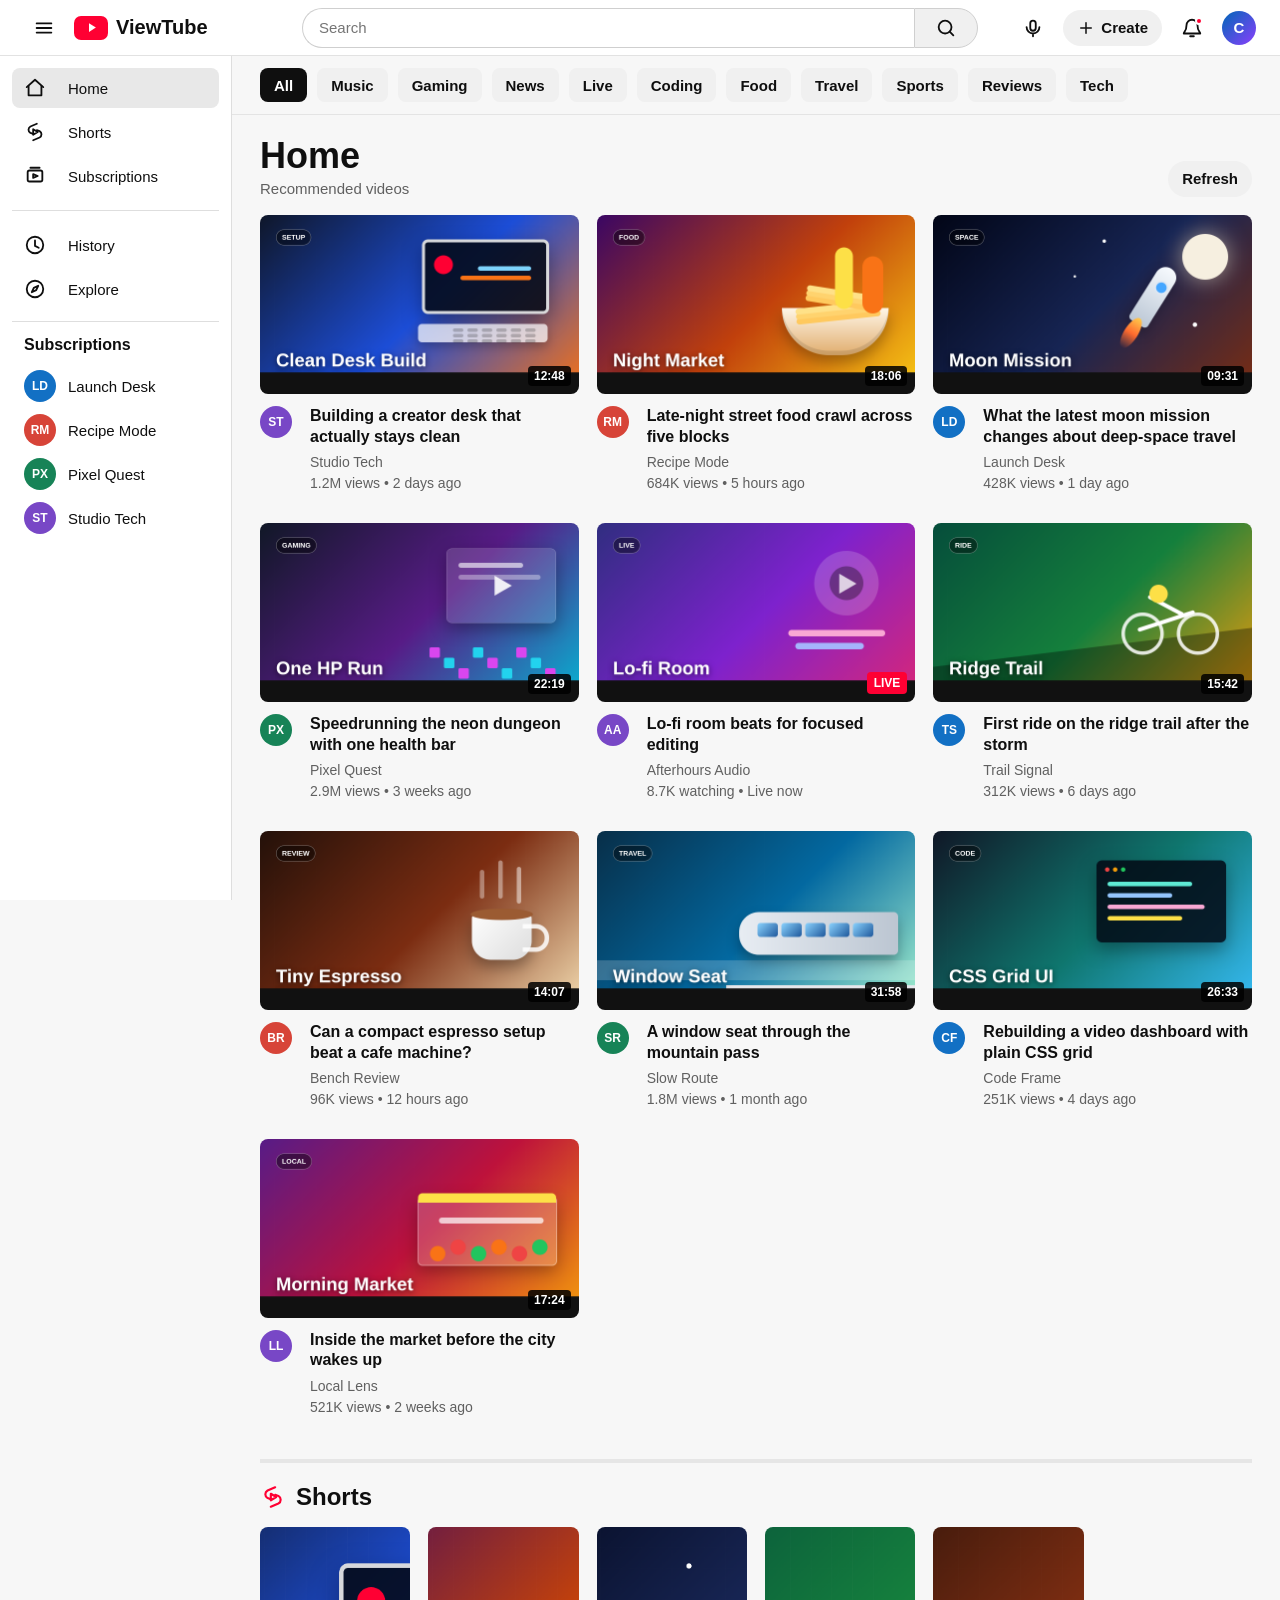
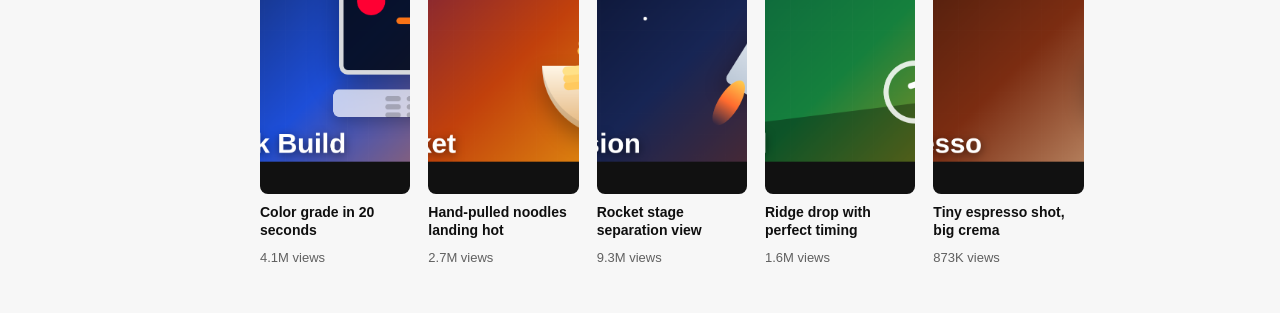
==== index.html @ 33cbd4c4 "Build static ViewTube interface" ====
<!doctype html>
<html lang="en">
  <head>
    <meta charset="utf-8">
    <meta name="viewport" content="width=device-width, initial-scale=1">
    <title>ViewTube</title>
    <link rel="stylesheet" href="styles.css">
  </head>
  <body>
    <svg aria-hidden="true" class="icon-sprite" focusable="false">
      <symbol id="icon-menu" viewBox="0 0 24 24">
        <path d="M4 7h16M4 12h16M4 17h16"></path>
      </symbol>
      <symbol id="icon-search" viewBox="0 0 24 24">
        <circle cx="11" cy="11" r="7"></circle>
        <path d="m16 16 4 4"></path>
      </symbol>
      <symbol id="icon-mic" viewBox="0 0 24 24">
        <path d="M12 4a3 3 0 0 0-3 3v5a3 3 0 0 0 6 0V7a3 3 0 0 0-3-3Z"></path>
        <path d="M5 11a7 7 0 0 0 14 0M12 18v3"></path>
      </symbol>
      <symbol id="icon-plus" viewBox="0 0 24 24">
        <path d="M12 5v14M5 12h14"></path>
      </symbol>
      <symbol id="icon-bell" viewBox="0 0 24 24">
        <path d="M18 9a6 6 0 0 0-12 0c0 7-3 7-3 9h18c0-2-3-2-3-9Z"></path>
        <path d="M10 21h4"></path>
      </symbol>
      <symbol id="icon-home" viewBox="0 0 24 24">
        <path d="m3 11 9-8 9 8"></path>
        <path d="M5 10v10h14V10"></path>
      </symbol>
      <symbol id="icon-shorts" viewBox="0 0 24 24">
        <path d="M14 3 7 6a4 4 0 0 0 0 7l3 1"></path>
        <path d="m10 21 7-3a4 4 0 0 0 0-7l-3-1"></path>
        <path d="m10 9 5 3-5 3Z"></path>
      </symbol>
      <symbol id="icon-subscriptions" viewBox="0 0 24 24">
        <rect x="4" y="6" width="16" height="12" rx="2"></rect>
        <path d="m10 10 5 2-5 2Z"></path>
        <path d="M7 3h10"></path>
      </symbol>
      <symbol id="icon-clock" viewBox="0 0 24 24">
        <circle cx="12" cy="12" r="9"></circle>
        <path d="M12 7v6l4 2"></path>
      </symbol>
      <symbol id="icon-compass" viewBox="0 0 24 24">
        <circle cx="12" cy="12" r="9"></circle>
        <path d="m15.5 8.5-2.2 4.8-4.8 2.2 2.2-4.8Z"></path>
      </symbol>
      <symbol id="icon-play" viewBox="0 0 24 24">
        <path d="m8 5 11 7-11 7Z"></path>
      </symbol>
      <symbol id="icon-user" viewBox="0 0 24 24">
        <circle cx="12" cy="8" r="4"></circle>
        <path d="M4 21a8 8 0 0 1 16 0"></path>
      </symbol>
      <symbol id="icon-close" viewBox="0 0 24 24">
        <path d="m6 6 12 12M18 6 6 18"></path>
      </symbol>
    </svg>

    <div class="app-shell">
      <header class="topbar">
        <div class="topbar__start">
          <button class="icon-button" id="menuButton" type="button" aria-label="Menu" title="Menu">
            <svg><use href="#icon-menu"></use></svg>
          </button>
          <a class="brand" href="#" aria-label="ViewTube home">
            <span class="brand__mark">
              <svg aria-hidden="true"><use href="#icon-play"></use></svg>
            </span>
            <span class="brand__name">ViewTube</span>
          </a>
        </div>

        <form class="search" id="searchForm" role="search">
          <label class="sr-only" for="searchInput">Search</label>
          <input id="searchInput" type="search" autocomplete="off" placeholder="Search">
          <button class="search__button" type="submit" aria-label="Search" title="Search">
            <svg><use href="#icon-search"></use></svg>
          </button>
        </form>

        <div class="topbar__actions">
          <button class="icon-button hide-small" type="button" aria-label="Voice search" title="Voice search">
            <svg><use href="#icon-mic"></use></svg>
          </button>
          <button class="pill-button hide-small" type="button">
            <svg><use href="#icon-plus"></use></svg>
            <span>Create</span>
          </button>
          <button class="icon-button" type="button" aria-label="Notifications" title="Notifications">
            <svg><use href="#icon-bell"></use></svg>
            <span class="notification-dot" aria-hidden="true"></span>
          </button>
          <button class="avatar-button" type="button" aria-label="Account" title="Account">C</button>
        </div>
      </header>

      <div class="layout">
        <aside class="sidebar" id="sidebar" aria-label="Primary">
          <nav class="side-nav">
            <button class="side-link is-active" type="button">
              <svg><use href="#icon-home"></use></svg>
              <span>Home</span>
            </button>
            <button class="side-link" type="button">
              <svg><use href="#icon-shorts"></use></svg>
              <span>Shorts</span>
            </button>
            <button class="side-link" type="button">
              <svg><use href="#icon-subscriptions"></use></svg>
              <span>Subscriptions</span>
            </button>
            <hr>
            <button class="side-link" type="button">
              <svg><use href="#icon-clock"></use></svg>
              <span>History</span>
            </button>
            <button class="side-link" type="button">
              <svg><use href="#icon-compass"></use></svg>
              <span>Explore</span>
            </button>
          </nav>

          <section class="subscription-list" aria-labelledby="subscriptionsTitle">
            <h2 id="subscriptionsTitle">Subscriptions</h2>
            <button class="channel-link" type="button"><span class="channel-dot sky">LD</span><span>Launch Desk</span></button>
            <button class="channel-link" type="button"><span class="channel-dot coral">RM</span><span>Recipe Mode</span></button>
            <button class="channel-link" type="button"><span class="channel-dot lime">PX</span><span>Pixel Quest</span></button>
            <button class="channel-link" type="button"><span class="channel-dot violet">ST</span><span>Studio Tech</span></button>
          </section>
        </aside>

        <main class="feed" id="mainContent">
          <section class="chip-row" id="chipRow" aria-label="Topics"></section>

          <section class="feed-header" aria-labelledby="homeTitle">
            <div>
              <h1 id="homeTitle">Home</h1>
              <p id="resultSummary">Recommended videos</p>
            </div>
            <button class="refresh-button" id="refreshButton" type="button">Refresh</button>
          </section>

          <section class="video-grid" id="videoGrid" aria-label="Recommended videos"></section>

          <section class="shorts-section" aria-labelledby="shortsTitle">
            <div class="section-title">
              <svg aria-hidden="true"><use href="#icon-shorts"></use></svg>
              <h2 id="shortsTitle">Shorts</h2>
            </div>
            <div class="shorts-grid" id="shortsGrid"></div>
          </section>
        </main>
      </div>

      <nav class="bottom-nav" aria-label="Mobile primary">
        <button class="bottom-link is-active" type="button">
          <svg><use href="#icon-home"></use></svg>
          <span>Home</span>
        </button>
        <button class="bottom-link" type="button">
          <svg><use href="#icon-shorts"></use></svg>
          <span>Shorts</span>
        </button>
        <button class="bottom-link" type="button">
          <svg><use href="#icon-plus"></use></svg>
          <span>Create</span>
        </button>
        <button class="bottom-link" type="button">
          <svg><use href="#icon-subscriptions"></use></svg>
          <span>Subs</span>
        </button>
        <button class="bottom-link" type="button">
          <svg><use href="#icon-user"></use></svg>
          <span>You</span>
        </button>
      </nav>
    </div>

    <section class="watch-drawer" id="watchDrawer" aria-labelledby="watchTitle" aria-modal="true" role="dialog" hidden>
      <div class="watch-drawer__scrim" data-close-watch></div>
      <div class="watch-drawer__content">
        <div class="watch-main">
          <div class="player" id="watchPlayer">
            <img id="watchImage" alt="">
            <div class="player__bar">
              <span class="player__progress"></span>
            </div>
            <button class="player__play" type="button" aria-label="Play">
              <svg><use href="#icon-play"></use></svg>
            </button>
          </div>
          <h2 id="watchTitle"></h2>
          <div class="watch-meta">
            <div class="watch-channel">
              <span class="channel-dot" id="watchAvatar"></span>
              <div>
                <strong id="watchChannel"></strong>
                <span id="watchSubscribers"></span>
              </div>
            </div>
            <button class="subscribe-button" type="button">Subscribe</button>
          </div>
          <p class="watch-description" id="watchDescription"></p>
        </div>
        <aside class="up-next" aria-labelledby="upNextTitle">
          <div class="up-next__header">
            <h3 id="upNextTitle">Up next</h3>
            <button class="icon-button" type="button" aria-label="Close" title="Close" data-close-watch>
              <svg><use href="#icon-close"></use></svg>
            </button>
          </div>
          <div id="upNextList"></div>
        </aside>
      </div>
    </section>

    <script src="app.js"></script>
  </body>
</html>
---- styles.css ----
:root {
  --bg: #f7f7f7;
  --surface: #ffffff;
  --surface-soft: #f0f0f0;
  --surface-hover: #e8e8e8;
  --text: #0f0f0f;
  --muted: #606060;
  --border: #dedede;
  --accent: #ff0033;
  --accent-dark: #c9002b;
  --blue: #1d65d8;
  --green: #14845c;
  --shadow: 0 18px 60px rgba(0, 0, 0, 0.24);
  color-scheme: light;
}

* {
  box-sizing: border-box;
}

html {
  min-width: 320px;
}

body {
  margin: 0;
  background: var(--bg);
  color: var(--text);
  font-family: Arial, "Helvetica Neue", Helvetica, sans-serif;
  font-size: 15px;
}

button,
input {
  font: inherit;
}

button {
  color: inherit;
}

img {
  display: block;
  max-width: 100%;
}

.sr-only {
  position: absolute;
  width: 1px;
  height: 1px;
  padding: 0;
  margin: -1px;
  overflow: hidden;
  clip: rect(0, 0, 0, 0);
  white-space: nowrap;
  border: 0;
}

.icon-sprite {
  display: none;
}

svg {
  width: 22px;
  height: 22px;
  fill: none;
  stroke: currentColor;
  stroke-linecap: round;
  stroke-linejoin: round;
  stroke-width: 2;
}

.app-shell {
  min-height: 100vh;
}

.topbar {
  position: sticky;
  top: 0;
  z-index: 20;
  display: grid;
  grid-template-columns: minmax(190px, 260px) minmax(160px, 680px) minmax(158px, 260px);
  align-items: center;
  gap: 18px;
  min-height: 56px;
  padding: 0 24px;
  background: rgba(255, 255, 255, 0.94);
  border-bottom: 1px solid rgba(222, 222, 222, 0.86);
  backdrop-filter: blur(14px);
}

.topbar__start,
.topbar__actions {
  display: flex;
  align-items: center;
  gap: 10px;
  min-width: 0;
}

.topbar__actions {
  justify-content: flex-end;
}

.brand {
  display: inline-flex;
  align-items: center;
  gap: 8px;
  min-width: 0;
  color: var(--text);
  text-decoration: none;
}

.brand__mark {
  display: inline-flex;
  align-items: center;
  justify-content: center;
  width: 34px;
  height: 24px;
  color: #fff;
  background: var(--accent);
  border-radius: 7px;
}

.brand__mark svg {
  width: 15px;
  height: 15px;
  fill: currentColor;
  stroke-width: 0;
}

.brand__name {
  font-size: 20px;
  font-weight: 700;
  letter-spacing: 0;
}

.icon-button,
.avatar-button,
.search__button,
.pill-button,
.refresh-button {
  border: 0;
  cursor: pointer;
}

.icon-button {
  position: relative;
  display: inline-grid;
  place-items: center;
  flex: 0 0 auto;
  width: 40px;
  height: 40px;
  background: transparent;
  border-radius: 50%;
}

.icon-button:hover,
.icon-button:focus-visible {
  background: var(--surface-hover);
}

.search {
  display: grid;
  grid-template-columns: minmax(0, 1fr) 64px;
  min-width: 0;
  height: 40px;
}

.search input {
  min-width: 0;
  height: 40px;
  padding: 0 16px;
  color: var(--text);
  background: var(--surface);
  border: 1px solid #cfcfcf;
  border-right: 0;
  border-radius: 20px 0 0 20px;
  outline: 0;
}

.search input:focus {
  border-color: var(--blue);
  box-shadow: inset 0 0 0 1px var(--blue);
}

.search__button {
  display: inline-grid;
  place-items: center;
  height: 40px;
  background: var(--surface-soft);
  border: 1px solid #cfcfcf;
  border-radius: 0 20px 20px 0;
}

.search__button:hover,
.refresh-button:hover,
.pill-button:hover {
  background: var(--surface-hover);
}

.pill-button {
  display: inline-flex;
  align-items: center;
  justify-content: center;
  gap: 6px;
  min-width: 98px;
  height: 36px;
  padding: 0 14px;
  background: var(--surface-soft);
  border-radius: 18px;
  font-weight: 700;
}

.pill-button svg {
  width: 18px;
  height: 18px;
}

.notification-dot {
  position: absolute;
  top: 9px;
  right: 9px;
  width: 8px;
  height: 8px;
  background: var(--accent);
  border: 2px solid #fff;
  border-radius: 999px;
}

.avatar-button {
  display: inline-grid;
  place-items: center;
  flex: 0 0 auto;
  width: 34px;
  height: 34px;
  color: #fff;
  background: linear-gradient(135deg, #0067b8, #8a3ffc);
  border-radius: 50%;
  font-weight: 700;
}

.layout {
  display: grid;
  grid-template-columns: 232px minmax(0, 1fr);
  align-items: start;
}

.sidebar {
  position: sticky;
  top: 56px;
  height: calc(100vh - 56px);
  padding: 12px 12px 24px;
  overflow: auto;
  background: var(--surface);
  border-right: 1px solid var(--border);
}

.side-nav,
.subscription-list {
  display: grid;
  gap: 4px;
}

.side-nav hr {
  width: 100%;
  margin: 10px 0;
  border: 0;
  border-top: 1px solid var(--border);
}

.side-link,
.channel-link {
  display: grid;
  grid-template-columns: 34px minmax(0, 1fr);
  align-items: center;
  gap: 10px;
  width: 100%;
  min-height: 40px;
  padding: 0 12px;
  text-align: left;
  background: transparent;
  border: 0;
  border-radius: 8px;
  cursor: pointer;
}

.side-link:hover,
.channel-link:hover,
.side-link.is-active {
  background: var(--surface-hover);
}

.side-link svg {
  width: 22px;
  height: 22px;
}

.side-link span,
.channel-link span:last-child {
  min-width: 0;
  overflow: hidden;
  text-overflow: ellipsis;
  white-space: nowrap;
}

.subscription-list {
  margin-top: 12px;
  padding-top: 14px;
  border-top: 1px solid var(--border);
}

.subscription-list h2 {
  margin: 0 12px 8px;
  font-size: 16px;
}

.channel-dot {
  display: inline-grid;
  place-items: center;
  width: 32px;
  height: 32px;
  color: #fff;
  background: #333;
  border-radius: 50%;
  font-size: 12px;
  font-weight: 800;
}

.sky {
  background: #1270c4;
}

.coral {
  background: #d74438;
}

.lime {
  background: #178357;
}

.violet {
  background: #7847c6;
}

.feed {
  min-width: 0;
  padding: 14px 28px 48px;
}

.chip-row {
  position: sticky;
  top: 56px;
  z-index: 10;
  display: flex;
  gap: 10px;
  min-width: 0;
  margin: -14px -28px 0;
  padding: 12px 28px;
  overflow-x: auto;
  background: rgba(247, 247, 247, 0.94);
  border-bottom: 1px solid rgba(222, 222, 222, 0.76);
  backdrop-filter: blur(14px);
  scrollbar-width: none;
}

.chip-row::-webkit-scrollbar {
  display: none;
}

.chip {
  flex: 0 0 auto;
  min-height: 34px;
  padding: 0 14px;
  background: var(--surface-soft);
  border: 0;
  border-radius: 8px;
  cursor: pointer;
  font-weight: 700;
}

.chip:hover {
  background: var(--surface-hover);
}

.chip.is-active {
  color: #fff;
  background: var(--text);
}

.feed-header {
  display: flex;
  align-items: end;
  justify-content: space-between;
  gap: 18px;
  padding: 22px 0 18px;
}

.feed-header h1 {
  margin: 0 0 4px;
  font-size: clamp(24px, 3vw, 36px);
  line-height: 1.08;
  letter-spacing: 0;
}

.feed-header p {
  margin: 0;
  color: var(--muted);
}

.refresh-button {
  flex: 0 0 auto;
  min-height: 36px;
  padding: 0 14px;
  background: var(--surface-soft);
  border-radius: 18px;
  font-weight: 700;
}

.video-grid {
  display: grid;
  grid-template-columns: repeat(auto-fill, minmax(260px, 1fr));
  gap: 30px 18px;
  align-items: start;
}

.video-card {
  display: grid;
  gap: 12px;
  min-width: 0;
  width: 100%;
  padding: 0;
  text-align: left;
  background: transparent;
  border: 0;
  cursor: pointer;
}

.video-card:focus-visible {
  outline: 3px solid rgba(29, 101, 216, 0.4);
  outline-offset: 4px;
  border-radius: 8px;
}

.thumbnail-frame {
  position: relative;
  min-width: 0;
  aspect-ratio: 16 / 9;
  overflow: hidden;
  background: #d8d8d8;
  border-radius: 8px;
}

.thumbnail-frame img {
  width: 100%;
  height: 100%;
  object-fit: cover;
  transition: transform 180ms ease;
}

.video-card:hover .thumbnail-frame img,
.short-card:hover img,
.up-next-card:hover img {
  transform: scale(1.035);
}

.duration {
  position: absolute;
  right: 8px;
  bottom: 8px;
  padding: 3px 6px;
  color: #fff;
  background: rgba(0, 0, 0, 0.86);
  border-radius: 4px;
  font-size: 12px;
  font-weight: 700;
}

.live-badge {
  position: absolute;
  right: 8px;
  bottom: 8px;
  padding: 4px 7px;
  color: #fff;
  background: var(--accent);
  border-radius: 4px;
  font-size: 12px;
  font-weight: 800;
}

.video-info {
  display: grid;
  grid-template-columns: 40px minmax(0, 1fr);
  gap: 10px;
}

.video-text {
  min-width: 0;
}

.video-title {
  display: -webkit-box;
  margin: 0 0 6px;
  overflow: hidden;
  color: var(--text);
  font-size: 16px;
  font-weight: 700;
  line-height: 1.28;
  overflow-wrap: anywhere;
  -webkit-box-orient: vertical;
  -webkit-line-clamp: 2;
}

.video-meta {
  display: grid;
  gap: 2px;
  color: var(--muted);
  font-size: 14px;
  line-height: 1.35;
}

.video-meta span {
  min-width: 0;
  overflow: hidden;
  text-overflow: ellipsis;
  white-space: nowrap;
}

.shorts-section {
  margin-top: 42px;
  padding-top: 20px;
  border-top: 4px solid #e6e6e6;
}

.section-title {
  display: flex;
  align-items: center;
  gap: 10px;
  margin-bottom: 16px;
}

.section-title svg {
  width: 26px;
  height: 26px;
  color: var(--accent);
}

.section-title h2 {
  margin: 0;
  font-size: 24px;
}

.shorts-grid {
  display: grid;
  grid-template-columns: repeat(auto-fill, minmax(148px, 1fr));
  gap: 18px;
}

.short-card {
  display: grid;
  gap: 10px;
  min-width: 0;
  padding: 0;
  text-align: left;
  background: transparent;
  border: 0;
  cursor: pointer;
}

.short-card__media {
  aspect-ratio: 9 / 16;
  overflow: hidden;
  background: #222;
  border-radius: 8px;
}

.short-card__media img {
  width: 100%;
  height: 100%;
  object-fit: cover;
  transition: transform 180ms ease;
}

.short-card strong {
  display: -webkit-box;
  overflow: hidden;
  font-size: 14px;
  line-height: 1.28;
  overflow-wrap: anywhere;
  -webkit-box-orient: vertical;
  -webkit-line-clamp: 2;
}

.short-card span {
  color: var(--muted);
  font-size: 13px;
}

.empty-state {
  grid-column: 1 / -1;
  min-height: 220px;
  display: grid;
  place-items: center;
  color: var(--muted);
  background: var(--surface);
  border: 1px dashed var(--border);
  border-radius: 8px;
}

.watch-drawer[hidden] {
  display: none;
}

.watch-drawer {
  position: fixed;
  inset: 0;
  z-index: 40;
}

.watch-drawer__scrim {
  position: absolute;
  inset: 0;
  background: rgba(0, 0, 0, 0.54);
}

.watch-drawer__content {
  position: absolute;
  inset: 24px;
  display: grid;
  grid-template-columns: minmax(0, 1fr) minmax(280px, 380px);
  gap: 20px;
  max-width: 1340px;
  margin: 0 auto;
  padding: 18px;
  overflow: auto;
  background: var(--surface);
  border-radius: 8px;
  box-shadow: var(--shadow);
}

.watch-main {
  min-width: 0;
}

.player {
  position: relative;
  aspect-ratio: 16 / 9;
  overflow: hidden;
  background: #050505;
  border-radius: 8px;
}

.player img {
  width: 100%;
  height: 100%;
  object-fit: cover;
  opacity: 0.95;
}

.player__bar {
  position: absolute;
  right: 14px;
  bottom: 14px;
  left: 14px;
  height: 5px;
  overflow: hidden;
  background: rgba(255, 255, 255, 0.32);
  border-radius: 999px;
}

.player__progress {
  display: block;
  width: 34%;
  height: 100%;
  background: var(--accent);
}

.player__play {
  position: absolute;
  top: 50%;
  left: 50%;
  display: inline-grid;
  place-items: center;
  width: 68px;
  height: 68px;
  color: #fff;
  background: rgba(0, 0, 0, 0.58);
  border: 0;
  border-radius: 50%;
  transform: translate(-50%, -50%);
  cursor: pointer;
}

.player__play svg {
  width: 30px;
  height: 30px;
  fill: currentColor;
  stroke-width: 0;
}

#watchTitle {
  margin: 16px 0 12px;
  font-size: clamp(20px, 2.4vw, 28px);
  line-height: 1.16;
}

.watch-meta {
  display: flex;
  align-items: center;
  justify-content: space-between;
  gap: 16px;
  padding: 12px 0;
  border-top: 1px solid var(--border);
  border-bottom: 1px solid var(--border);
}

.watch-channel {
  display: flex;
  align-items: center;
  gap: 10px;
  min-width: 0;
}

.watch-channel div {
  display: grid;
  gap: 2px;
  min-width: 0;
}

.watch-channel strong,
.watch-channel span {
  overflow: hidden;
  text-overflow: ellipsis;
  white-space: nowrap;
}

.watch-channel span {
  color: var(--muted);
  font-size: 13px;
}

.subscribe-button {
  flex: 0 0 auto;
  min-height: 38px;
  padding: 0 16px;
  color: #fff;
  background: var(--text);
  border: 0;
  border-radius: 19px;
  cursor: pointer;
  font-weight: 700;
}

.subscribe-button:hover {
  background: #2b2b2b;
}

.watch-description {
  margin: 14px 0 0;
  padding: 14px;
  color: #232323;
  background: var(--surface-soft);
  border-radius: 8px;
  line-height: 1.45;
}

.up-next {
  min-width: 0;
}

.up-next__header {
  display: flex;
  align-items: center;
  justify-content: space-between;
  gap: 12px;
  margin-bottom: 12px;
}

.up-next__header h3 {
  margin: 0;
  font-size: 18px;
}

.up-next-card {
  display: grid;
  grid-template-columns: 144px minmax(0, 1fr);
  gap: 10px;
  min-width: 0;
  width: 100%;
  padding: 8px 0;
  text-align: left;
  background: transparent;
  border: 0;
  cursor: pointer;
}

.up-next-card img {
  width: 144px;
  aspect-ratio: 16 / 9;
  object-fit: cover;
  border-radius: 6px;
  transition: transform 180ms ease;
}

.up-next-card strong {
  display: -webkit-box;
  overflow: hidden;
  font-size: 14px;
  line-height: 1.25;
  overflow-wrap: anywhere;
  -webkit-box-orient: vertical;
  -webkit-line-clamp: 2;
}

.up-next-card span {
  display: block;
  margin-top: 6px;
  color: var(--muted);
  font-size: 13px;
}

.bottom-nav {
  display: none;
}

@media (max-width: 1040px) {
  .topbar {
    grid-template-columns: minmax(150px, 220px) minmax(150px, 1fr) minmax(128px, 180px);
    padding: 0 14px;
  }

  .layout {
    grid-template-columns: 76px minmax(0, 1fr);
  }

  .sidebar {
    padding: 10px 8px;
  }

  .side-link {
    grid-template-columns: 1fr;
    justify-items: center;
    gap: 4px;
    min-height: 62px;
    padding: 6px;
    font-size: 11px;
  }

  .side-link span {
    max-width: 60px;
  }

  .subscription-list,
  .side-nav hr {
    display: none;
  }

  .feed {
    padding-right: 18px;
    padding-left: 18px;
  }

  .chip-row {
    margin-right: -18px;
    margin-left: -18px;
    padding-right: 18px;
    padding-left: 18px;
  }

  .watch-drawer__content {
    grid-template-columns: 1fr;
  }
}

@media (max-width: 760px) {
  .topbar {
    grid-template-columns: auto minmax(0, 1fr);
    gap: 10px;
    min-height: 58px;
    padding: 0 10px;
  }

  .brand__name {
    display: none;
  }

  .search {
    grid-template-columns: minmax(0, 1fr) 46px;
  }

  .search input {
    padding: 0 12px;
  }

  .hide-small {
    display: none;
  }

  .topbar__actions {
    display: none;
  }

  .layout {
    display: block;
  }

  .sidebar {
    position: fixed;
    top: 58px;
    bottom: 0;
    left: 0;
    z-index: 30;
    width: min(82vw, 280px);
    height: auto;
    transform: translateX(-104%);
    transition: transform 180ms ease;
    box-shadow: 20px 0 50px rgba(0, 0, 0, 0.22);
  }

  .sidebar.is-open {
    transform: translateX(0);
  }

  .side-link {
    grid-template-columns: 34px minmax(0, 1fr);
    justify-items: start;
    gap: 10px;
    min-height: 42px;
    padding: 0 12px;
    font-size: 15px;
  }

  .side-link span {
    max-width: none;
  }

  .subscription-list,
  .side-nav hr {
    display: grid;
  }

  .feed {
    padding: 14px 12px 86px;
  }

  .chip-row {
    top: 58px;
    margin: -14px -12px 0;
    padding: 10px 12px;
  }

  .feed-header {
    align-items: start;
    padding-top: 18px;
  }

  .refresh-button {
    display: none;
  }

  .video-grid {
    grid-template-columns: 1fr;
    gap: 24px;
  }

  .shorts-grid {
    grid-template-columns: repeat(2, minmax(0, 1fr));
  }

  .watch-drawer__content {
    inset: 0;
    gap: 16px;
    padding: 12px;
    border-radius: 0;
  }

  .watch-meta {
    align-items: flex-start;
    flex-direction: column;
  }

  .up-next-card {
    grid-template-columns: 128px minmax(0, 1fr);
  }

  .up-next-card img {
    width: 128px;
  }

  .bottom-nav {
    position: fixed;
    right: 0;
    bottom: 0;
    left: 0;
    z-index: 25;
    display: grid;
    grid-template-columns: repeat(5, 1fr);
    min-height: 58px;
    background: var(--surface);
    border-top: 1px solid var(--border);
  }

  .bottom-link {
    display: grid;
    place-items: center;
    gap: 2px;
    padding: 6px 2px;
    color: var(--muted);
    background: transparent;
    border: 0;
    font-size: 11px;
    cursor: pointer;
  }

  .bottom-link svg {
    width: 21px;
    height: 21px;
  }

  .bottom-link.is-active {
    color: var(--text);
  }
}

@media (max-width: 460px) {
  .topbar__actions {
    gap: 4px;
  }

  .icon-button {
    width: 36px;
    height: 36px;
  }

  .avatar-button {
    width: 32px;
    height: 32px;
  }

  .search {
    height: 36px;
  }

  .search input,
  .search__button {
    height: 36px;
  }

  .chip {
    min-height: 32px;
    padding: 0 12px;
  }

  .shorts-grid {
    gap: 14px;
  }
}
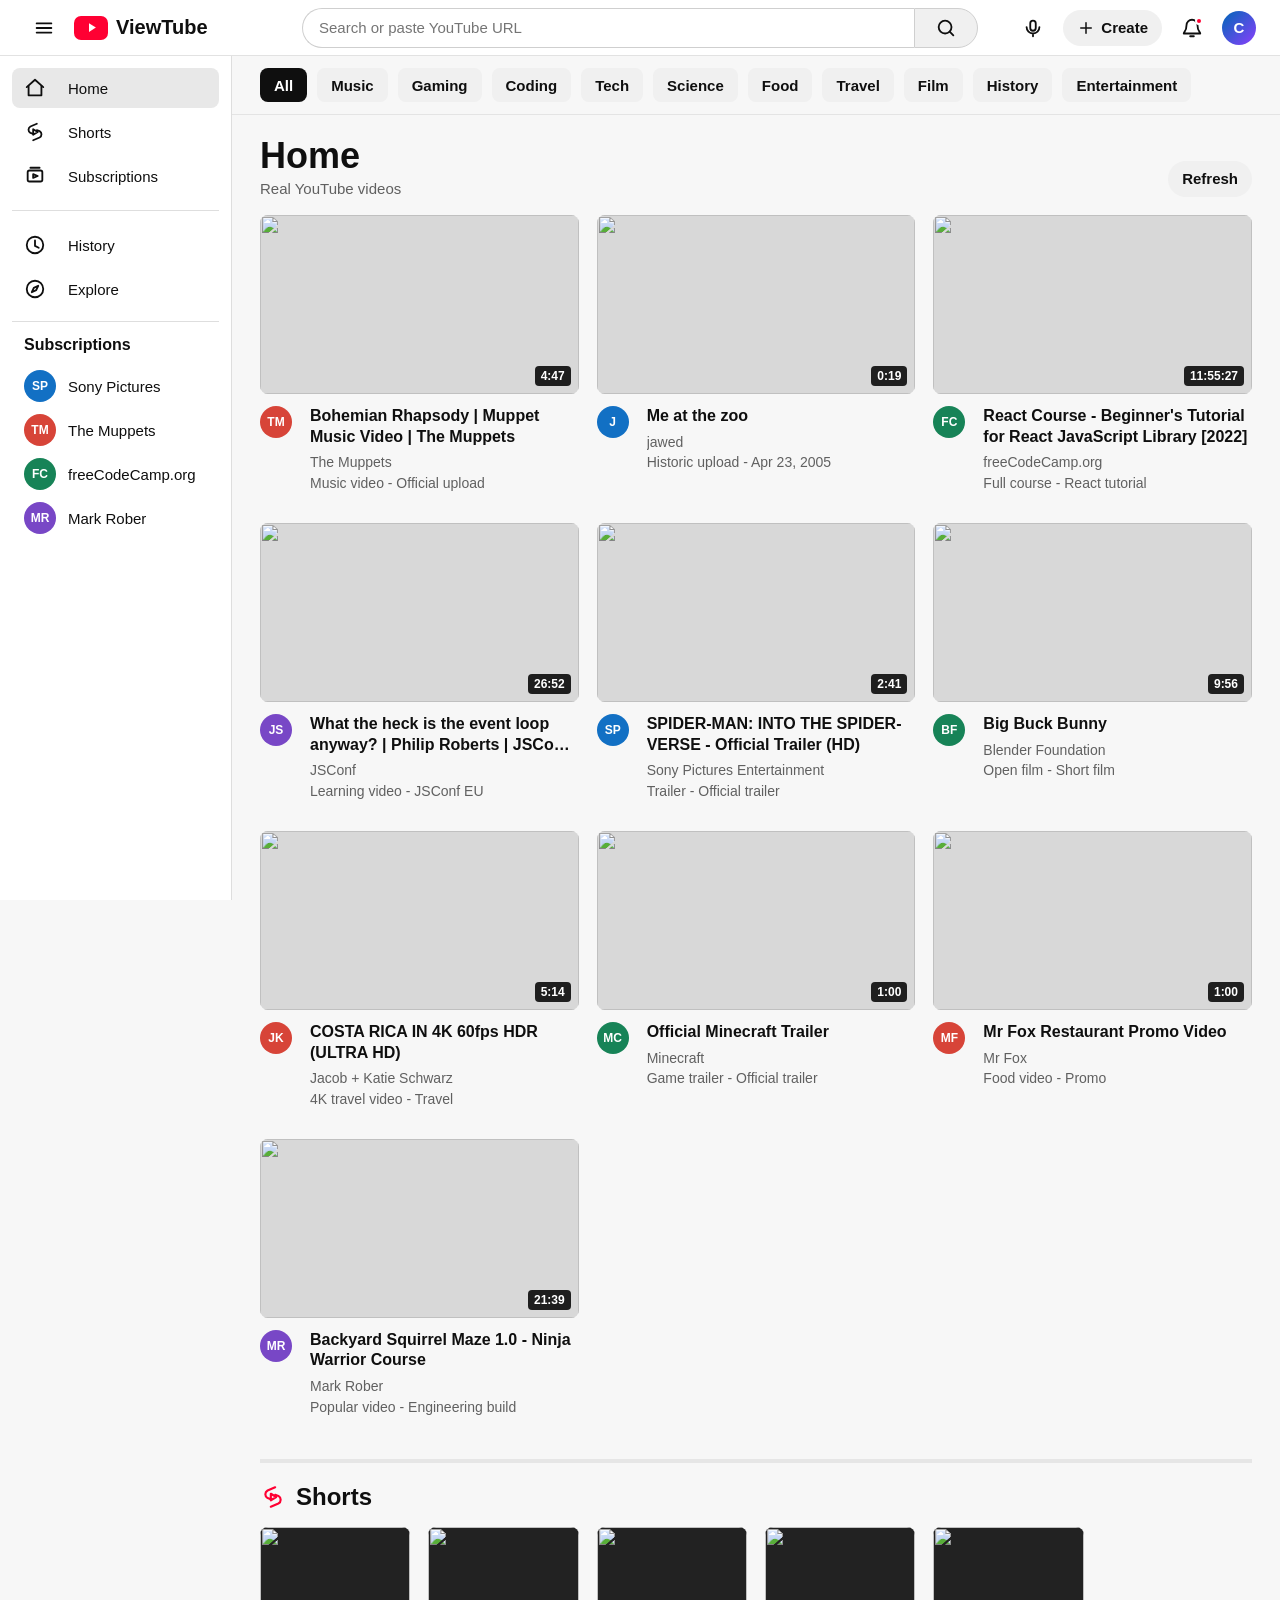
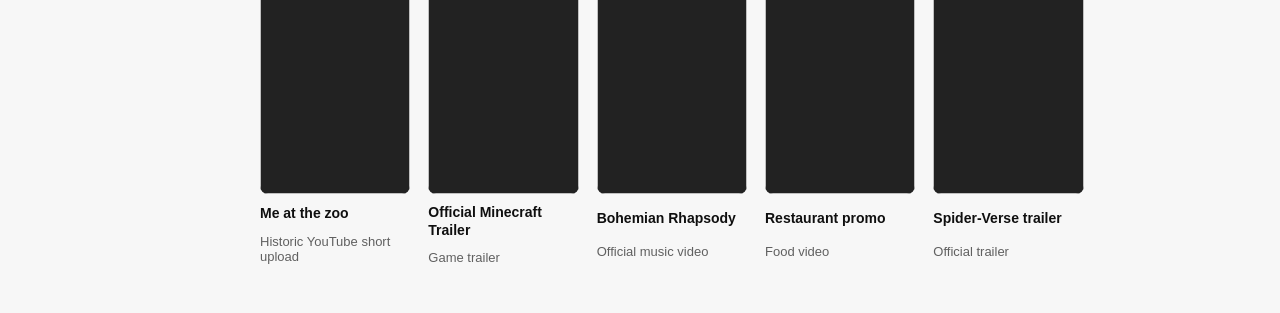
==== commit 43fe8c41: "Build real YouTube client" ====
--- a/index.html
+++ b/index.html
@@ -3,6 +3,7 @@
   <head>
     <meta charset="utf-8">
     <meta name="viewport" content="width=device-width, initial-scale=1">
+    <meta name="referrer" content="strict-origin-when-cross-origin">
     <title>ViewTube</title>
     <link rel="stylesheet" href="styles.css">
   </head>
@@ -76,7 +77,7 @@
 
         <form class="search" id="searchForm" role="search">
           <label class="sr-only" for="searchInput">Search</label>
-          <input id="searchInput" type="search" autocomplete="off" placeholder="Search">
+          <input id="searchInput" type="search" autocomplete="off" placeholder="Search or paste YouTube URL">
           <button class="search__button" type="submit" aria-label="Search" title="Search">
             <svg><use href="#icon-search"></use></svg>
           </button>
@@ -126,10 +127,10 @@
 
           <section class="subscription-list" aria-labelledby="subscriptionsTitle">
             <h2 id="subscriptionsTitle">Subscriptions</h2>
-            <button class="channel-link" type="button"><span class="channel-dot sky">LD</span><span>Launch Desk</span></button>
-            <button class="channel-link" type="button"><span class="channel-dot coral">RM</span><span>Recipe Mode</span></button>
-            <button class="channel-link" type="button"><span class="channel-dot lime">PX</span><span>Pixel Quest</span></button>
-            <button class="channel-link" type="button"><span class="channel-dot violet">ST</span><span>Studio Tech</span></button>
+            <button class="channel-link" type="button"><span class="channel-dot sky">SP</span><span>Sony Pictures</span></button>
+            <button class="channel-link" type="button"><span class="channel-dot coral">TM</span><span>The Muppets</span></button>
+            <button class="channel-link" type="button"><span class="channel-dot lime">FC</span><span>freeCodeCamp.org</span></button>
+            <button class="channel-link" type="button"><span class="channel-dot violet">MR</span><span>Mark Rober</span></button>
           </section>
         </aside>
 
@@ -139,7 +140,7 @@
           <section class="feed-header" aria-labelledby="homeTitle">
             <div>
               <h1 id="homeTitle">Home</h1>
-              <p id="resultSummary">Recommended videos</p>
+              <p id="resultSummary">Real YouTube videos</p>
             </div>
             <button class="refresh-button" id="refreshButton" type="button">Refresh</button>
           </section>
@@ -185,13 +186,13 @@
       <div class="watch-drawer__content">
         <div class="watch-main">
           <div class="player" id="watchPlayer">
-            <img id="watchImage" alt="">
-            <div class="player__bar">
-              <span class="player__progress"></span>
-            </div>
-            <button class="player__play" type="button" aria-label="Play">
-              <svg><use href="#icon-play"></use></svg>
-            </button>
+            <iframe
+              id="watchFrame"
+              title="YouTube video player"
+              allow="accelerometer; autoplay; clipboard-write; encrypted-media; gyroscope; picture-in-picture; web-share"
+              referrerpolicy="strict-origin-when-cross-origin"
+              allowfullscreen
+            ></iframe>
           </div>
           <h2 id="watchTitle"></h2>
           <div class="watch-meta">
@@ -202,7 +203,7 @@
                 <span id="watchSubscribers"></span>
               </div>
             </div>
-            <button class="subscribe-button" type="button">Subscribe</button>
+            <a class="youtube-link" id="watchYouTubeLink" href="https://www.youtube.com/" target="_blank" rel="noopener">Open on YouTube</a>
           </div>
           <p class="watch-description" id="watchDescription"></p>
         </div>
--- a/styles.css
+++ b/styles.css
@@ -39,6 +39,10 @@
   color: inherit;
 }
 
+a {
+  color: inherit;
+}
+
 img {
   display: block;
   max-width: 100%;
@@ -649,52 +653,11 @@
   border-radius: 8px;
 }
 
-.player img {
+.player iframe {
+  display: block;
   width: 100%;
   height: 100%;
-  object-fit: cover;
-  opacity: 0.95;
-}
-
-.player__bar {
-  position: absolute;
-  right: 14px;
-  bottom: 14px;
-  left: 14px;
-  height: 5px;
-  overflow: hidden;
-  background: rgba(255, 255, 255, 0.32);
-  border-radius: 999px;
-}
-
-.player__progress {
-  display: block;
-  width: 34%;
-  height: 100%;
-  background: var(--accent);
-}
-
-.player__play {
-  position: absolute;
-  top: 50%;
-  left: 50%;
-  display: inline-grid;
-  place-items: center;
-  width: 68px;
-  height: 68px;
-  color: #fff;
-  background: rgba(0, 0, 0, 0.58);
   border: 0;
-  border-radius: 50%;
-  transform: translate(-50%, -50%);
-  cursor: pointer;
-}
-
-.player__play svg {
-  width: 30px;
-  height: 30px;
-  fill: currentColor;
-  stroke-width: 0;
 }
 
 #watchTitle {
@@ -738,8 +701,11 @@
   font-size: 13px;
 }
 
-.subscribe-button {
+.youtube-link {
   flex: 0 0 auto;
+  display: inline-flex;
+  align-items: center;
+  justify-content: center;
   min-height: 38px;
   padding: 0 16px;
   color: #fff;
@@ -748,10 +714,27 @@
   border-radius: 19px;
   cursor: pointer;
   font-weight: 700;
-}
-
-.subscribe-button:hover {
+  text-decoration: none;
+}
+
+.youtube-link:hover {
   background: #2b2b2b;
+}
+
+.empty-state {
+  gap: 12px;
+}
+
+.empty-state a {
+  display: inline-flex;
+  align-items: center;
+  min-height: 36px;
+  padding: 0 14px;
+  color: #fff;
+  background: var(--text);
+  border-radius: 18px;
+  font-weight: 700;
+  text-decoration: none;
 }
 
 .watch-description {
